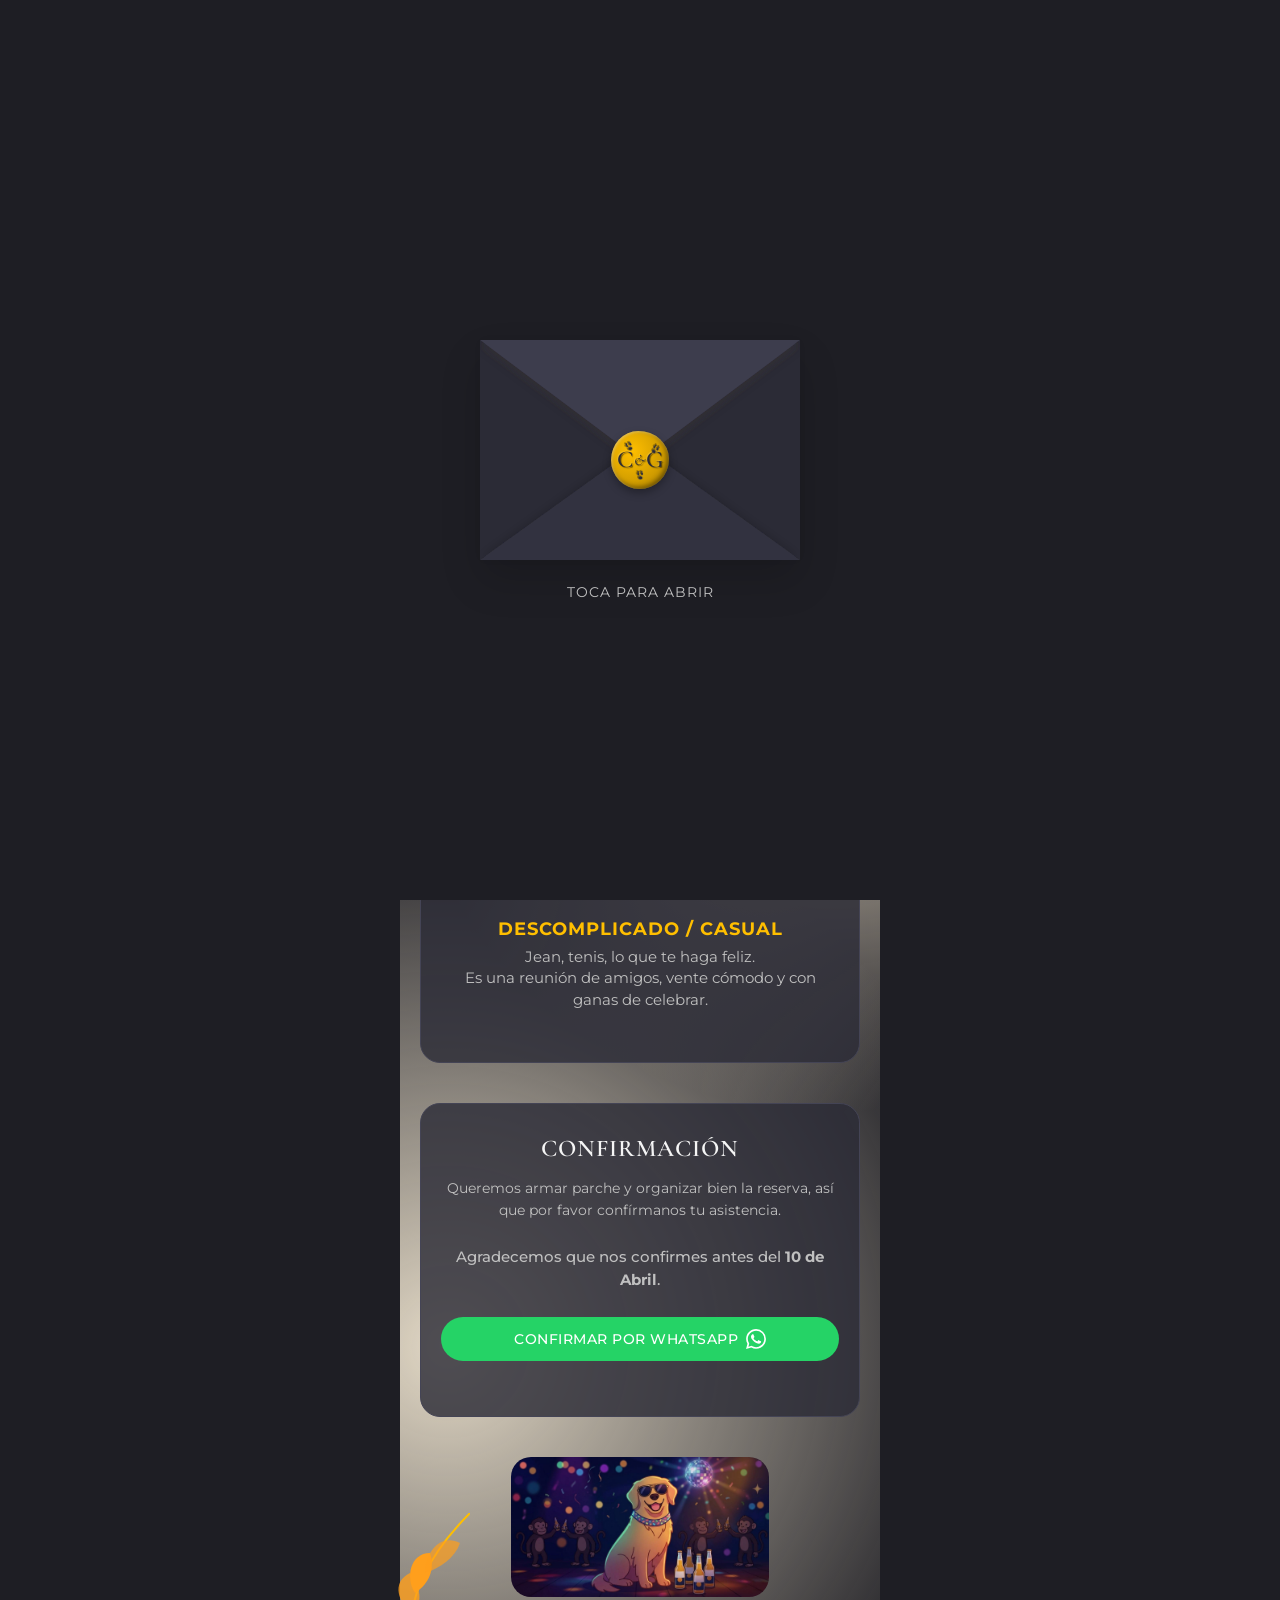
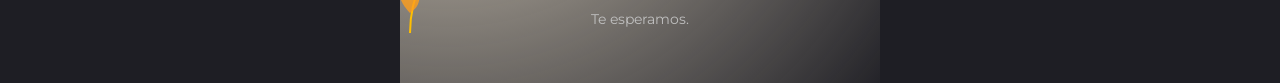
==== pub.html @ 3c385b1d "feat: add pub-themed invitation page and associated assets" ====
<!DOCTYPE html>
<html lang="es">

<head>
    <meta charset="UTF-8">
    <meta name="viewport" content="width=device-width, initial-scale=1.0">
    <title>Noche de Cervezas - Camilo & Geral</title>
    <link rel="stylesheet" href="style.css">
    <style>
        /* Estilo Noche / Pub (Descomplicado y Fiestero) */
        :root {
            --bg-base: #1E1E24;
            --bg-card: #2B2B36;
            --text-dark: #F5F5F5;
            --text-light: #C0C0C0;
            --accent-green: #FF9F1C;
            /* Naranja encendido */
            --accent-gold: #FFBF00;
            /* Amarillo cerveza */
            --border-light: #444455;
        }

        body::before {
            background: #FF9F1C;
            opacity: 0.15;
        }

        body::after {
            background: #FFBF00;
            opacity: 0.15;
        }

        .celebration-card {
            background: var(--bg-card);
            border-color: var(--border-light);
        }

        .map-placeholder {
            background: #3C3C4A;
        }

        .map-placeholder::before {
            background-image: linear-gradient(#4d4d54 1px, transparent 1px), linear-gradient(90deg, #4d4d54 1px, transparent 1px);
        }

        .time-section,
        .dress-code-section,
        .rsvp-section {
            background: rgba(43, 43, 54, 0.8) !important;
            border-color: var(--border-light) !important;
        }

        .header .subtitle,
        .header .date,
        .time-section p,
        .dress-text p,
        .rsvp-section p,
        .footer p {
            color: var(--text-light) !important;
        }

        .map-info p strong,
        .dress-text p strong {
            color: var(--accent-gold) !important;
        }

        .map-info p {
            color: var(--text-light) !important;
        }

        /* Colores del sobre y SVG */
        .garland-tr path[stroke="#C4A587"],
        .leaf-bl path[stroke="#68735C"],
        .time-icon circle,
        .time-icon polyline,
        .time-icon path {
            stroke: var(--accent-gold) !important;
        }

        .time-icon circle[fill="#E6C498"] {
            fill: var(--accent-gold) !important;
        }

        .garland-tr polygon[fill="#C4A587"] {
            fill: var(--accent-gold) !important;
        }

        .garland-tr polygon[fill="#8A9A86"],
        .leaf-bl path[fill="#8A9A86"] {
            fill: var(--accent-green) !important;
        }

        .garland-tr polygon[fill="#D8CCB8"] {
            fill: var(--text-light) !important;
        }

        .paw-print path {
            fill: rgba(255, 191, 0, 0.3) !important;
        }

        .env-flaps path[fill="#D1BDA3"] {
            fill: #2B2B36 !important;
        }

        .env-flaps path[fill="#DDCBAF"] {
            fill: #333340 !important;
        }

        .flap path[fill="#EAE0D3"] {
            fill: #3D3D4D !important;
        }

        .env-back {
            background-color: #1A1A20 !important;
        }

        .envelope-inner {
            background-color: #2B2B36 !important;
        }

        .seal {
            background: radial-gradient(circle at 35% 35%, #FFBF00 0%, #D49F00 55%, #AA7F00 100%) !important;
            color: #2B2B36 !important;
        }

        .seal-paw {
            fill: #2B2B36 !important;
        }

        .envelope-inner::after {
            content: attr(data-guest) '\A Noche de Cervezas...' !important;
        }
    </style>
</head>

<body>
    <!-- Envelope Overlay -->
    <div class="envelope-wrapper" id="envelopeWrapper">
        <div class="envelope" id="envelope">
            <div class="env-back"></div>
            <div class="envelope-inner"></div>

            <div class="env-flaps">
                <svg width="100%" height="100%" viewBox="0 0 320 220" preserveAspectRatio="none">
                    <defs>
                        <filter id="shadow-bottom" x="-10%" y="-10%" width="120%" height="120%">
                            <feDropShadow dx="0" dy="-3" stdDeviation="4" flood-color="#000" flood-opacity="0.15" />
                        </filter>
                    </defs>
                    <path d="M0,0 L150,110 L0,220 Z" fill="#D1BDA3" />
                    <path d="M320,0 L170,110 L320,220 Z" fill="#D1BDA3" />
                    <path d="M0,220 L160,105 L320,220 Z" fill="#DDCBAF" filter="url(#shadow-bottom)" />
                </svg>
            </div>

            <div class="flap">
                <svg width="100%" height="100%" viewBox="0 0 320 160" preserveAspectRatio="none"
                    style="position: absolute; top:0; left:0;">
                    <defs>
                        <filter id="shadow-top" x="-10%" y="-10%" width="120%" height="120%">
                            <feDropShadow dx="0" dy="4" stdDeviation="4" flood-color="#4A3C2D" flood-opacity="0.25" />
                        </filter>
                    </defs>
                    <path d="M0,0 L160,120 L320,0 Z" fill="#EAE0D3" filter="url(#shadow-top)" />
                </svg>
                <div class="seal">
                    <div class="seal-inner">
                        C<span class="seal-amp">&amp;</span>G
                    </div>
                    <svg class="seal-paw s-paw1" viewBox="0 0 32 32">
                        <path
                            d="M16 20c-4.4 0-8 3-8 6s3.6 6 8 6 8-3 8-6-3.6-6-8-6zm-7-4c2.2 0 4-2.2 4-5s-1.8-5-4-5-4 2.2-4 5 1.8 5 4 5zm14 0c2.2 0 4-2.2 4-5s-1.8-5-4-5-4 2.2-4 5 1.8 5 4 5zM10 6c1.7 0 3-2 3-4.5S11.7 0 10 0 7 2 7 4.5 8.3 6 10 6zm12 0c1.7 0 3-2 3-4.5S23.7 0 22 0s-3 2-3 4.5S20.3 6 22 6z" />
                    </svg>
                    <svg class="seal-paw s-paw2" viewBox="0 0 32 32">
                        <path
                            d="M16 20c-4.4 0-8 3-8 6s3.6 6 8 6 8-3 8-6-3.6-6-8-6zm-7-4c2.2 0 4-2.2 4-5s-1.8-5-4-5-4 2.2-4 5 1.8 5 4 5zm14 0c2.2 0 4-2.2 4-5s-1.8-5-4-5-4 2.2-4 5 1.8 5 4 5zM10 6c1.7 0 3-2 3-4.5S11.7 0 10 0 7 2 7 4.5 8.3 6 10 6zm12 0c1.7 0 3-2 3-4.5S23.7 0 22 0s-3 2-3 4.5S20.3 6 22 6z" />
                    </svg>
                    <svg class="seal-paw s-paw3" viewBox="0 0 32 32">
                        <path
                            d="M16 20c-4.4 0-8 3-8 6s3.6 6 8 6 8-3 8-6-3.6-6-8-6zm-7-4c2.2 0 4-2.2 4-5s-1.8-5-4-5-4 2.2-4 5 1.8 5 4 5zm14 0c2.2 0 4-2.2 4-5s-1.8-5-4-5-4 2.2-4 5 1.8 5 4 5zM10 6c1.7 0 3-2 3-4.5S11.7 0 10 0 7 2 7 4.5 8.3 6 10 6zm12 0c1.7 0 3-2 3-4.5S23.7 0 22 0s-3 2-3 4.5S20.3 6 22 6z" />
                    </svg>
                </div>
            </div>

            <div class="tap-text">TOCA PARA ABRIR</div>
        </div>
    </div>

    <div class="invitation">

        <!-- Background Decorations (SVGs) -->
        <svg class="decor garland-tr" viewBox="0 0 140 60" preserveAspectRatio="none">
            <path d="M0,0 Q30,20 70,10 Q100,5 140,0 L140,60 L0,60 Z" fill="transparent" />
            <path d="M0,0 Q30,30 70,20 Q110,10 140,0" fill="none" stroke="#C4A587" stroke-width="1.5" />
            <!-- Triangles -->
            <polygon points="10,6 25,25 35,5" fill="#C4A587" opacity="0.6" />
            <polygon points="45,12 60,35 75,12" fill="#8A9A86" opacity="0.6" />
            <polygon points="85,10 100,30 115,8" fill="#D8CCB8" />
        </svg>

        <svg class="decor leaf-bl" viewBox="0 0 80 120">
            <path d="M20,120 Q20,60 80,0" fill="none" stroke="#68735C" stroke-width="2" />
            <path d="M20,100 C10,90 0,70 20,60 C30,75 35,90 20,100 Z" fill="#8A9A86" opacity="0.8" />
            <path d="M25,80 C15,65 20,40 40,40 C45,55 40,70 25,80 Z" fill="#8A9A86" />
            <path d="M35,60 C35,40 50,20 70,30 C65,45 50,55 35,60 Z" fill="#8A9A86" opacity="0.7" />
        </svg>

        <svg class="paw-print paw-1" viewBox="0 0 32 32">
            <path
                d="M16 20c-4.4 0-8 3-8 6s3.6 6 8 6 8-3 8-6-3.6-6-8-6zm-7-4c2.2 0 4-2.2 4-5s-1.8-5-4-5-4 2.2-4 5 1.8 5 4 5zm14 0c2.2 0 4-2.2 4-5s-1.8-5-4-5-4 2.2-4 5 1.8 5 4 5zM10 6c1.7 0 3-2 3-4.5S11.7 0 10 0 7 2 7 4.5 8.3 6 10 6zm12 0c1.7 0 3-2 3-4.5S23.7 0 22 0s-3 2-3 4.5S20.3 6 22 6z" />
        </svg>
        <svg class="paw-print paw-2" viewBox="0 0 32 32" transform="rotate(20)">
            <path
                d="M16 20c-4.4 0-8 3-8 6s3.6 6 8 6 8-3 8-6-3.6-6-8-6zm-7-4c2.2 0 4-2.2 4-5s-1.8-5-4-5-4 2.2-4 5 1.8 5 4 5zm14 0c2.2 0 4-2.2 4-5s-1.8-5-4-5-4 2.2-4 5 1.8 5 4 5zM10 6c1.7 0 3-2 3-4.5S11.7 0 10 0 7 2 7 4.5 8.3 6 10 6zm12 0c1.7 0 3-2 3-4.5S23.7 0 22 0s-3 2-3 4.5S20.3 6 22 6z" />
        </svg>

        <div class="header">
            <h1 class="title" id="main-title">Noche de cervezas</h1>
            <p class="subtitle">¡Celebremos juntos!</p>
            <h2 class="names">CAMI <span class="ampersand">&</span> GERAL</h2>
            <p class="date">18 de Abril, 2026</p>
        </div>

        <img src="pareja-mascotas-pub.png" alt="Camilo, Geral y sus mascotas" class="hero-image">


        <h3 class="section-title">Lugar</h3>

        <div class="celebration-card" style="margin-bottom: 20px;">
            <div class="map-placeholder">
                <svg viewBox="0 0 24 24">
                    <path
                        d="M12 2C8.13 2 5 5.13 5 9c0 5.25 7 13 7 13s7-7.75 7-13c0-3.87-3.13-7-7-7zm0 9.5c-1.38 0-2.5-1.12-2.5-2.5s1.12-2.5 2.5-2.5 2.5 1.12 2.5 2.5-1.12 2.5-2.5 2.5z" />
                </svg>
            </div>
            <div class="map-info">
                <p><strong>El Mono Bandido</strong><br>Sede Calle 127</p>
                <p>Una noche súper relajada para reunirnos, brindar y celebrar con nuestros amigos.</p>
                <p class="address">Av Cra 19 # 125- 34, Bogotá</p>
                <a href="https://maps.app.goo.gl/1LDSuyLG3JBSzJ3T7" target="_blank" class="btn">
                    Ver en Google Maps
                    <svg viewBox="0 0 24 24">
                        <path
                            d="M12 2C8.13 2 5 5.13 5 9c0 5.25 7 13 7 13s7-7.75 7-13c0-3.87-3.13-7-7-7zm0 9.5c-1.38 0-2.5-1.12-2.5-2.5s1.12-2.5 2.5-2.5 2.5 1.12 2.5 2.5-1.12 2.5-2.5 2.5z" />
                    </svg>
                </a>
            </div>
        </div>

        <div class="time-section" style="margin-bottom: 40px;">
            <h3 class="section-title">La Cita</h3>
            <div class="time-display">
                <!-- Clock icon -->
                <svg class="time-icon" viewBox="0 0 24 24" style="width: 30px; height: 30px;">
                    <circle cx="12" cy="12" r="10" fill="none" stroke="#C4A587" stroke-width="1.5" />
                    <polyline points="12 6 12 12 16 14" fill="none" stroke="#C4A587" stroke-width="1.5"
                        stroke-linecap="round" stroke-linejoin="round" />
                </svg>
                <span class="time" style="font-size: 2.8rem;">9:00 PM</span>
            </div>

            <div
                style="background: rgba(30, 30, 36, 0.6); padding: 15px; border-radius: var(--border-radius); border: 1px dashed var(--border-light); font-size: 0.9rem; color: var(--text-dark); text-align: center; margin-top: 15px;">
                <span style="font-size: 1.5rem; display: block; margin-bottom: 5px;">🍻</span>
                Nosotros invitaremos algunas rondas de cerveza para brindar, pero después la fiesta sigue por cuenta de
                cada quien. ¡Lo importante es disfrutar juntos!
            </div>
        </div>

        <div class="dress-code-section" style="text-align: center; margin-bottom: 40px;">
            <div class="dress-text" style="text-align: center; width: 100%;">
                <h3 class="section-title">Vestimenta</h3>
                <p><strong>Descomplicado / Casual</strong><br>
                    Jean, tenis, lo que te haga feliz.<br>Es una reunión de amigos, vente cómodo y con ganas de
                    celebrar.</p>
            </div>
        </div>

        <div class="rsvp-section">
            <h3 class="section-title">Confirmación</h3>
            <p>Queremos armar parche y organizar bien la reserva, así que por favor confírmanos tu asistencia.</p>
            <p
                style="font-size: 0.95rem; font-weight: 500; color: var(--text-dark); margin-top: 10px; margin-bottom: 25px;">
                Agradecemos que nos confirmes antes del <strong>10 de Abril</strong>.
            </p>

            <div class="rsvp-buttons">
                <!-- WhatsApp Link -->
                <a href="https://wa.me/573143413821?text=%C2%A1Hola%20Cami!%20Confirmo%20mi%20asistencia%20a%20la%20noche%20de%20cervezas%20el%2018%20de%20Abril.%20%F0%9F%8D%BB"
                    target="_blank" class="btn btn-yes"
                    style="text-decoration: none; background-color: #25D366; border-color: #25D366; color: white; display: flex; align-items: center; justify-content: center; gap: 8px;">
                    CONFIRMAR POR WHATSAPP
                    <svg viewBox="0 0 24 24" style="width: 20px; height: 20px; fill: currentColor;">
                        <path d="M17.472 14.382c-.297-.149-1.758-.867-2.03-.967-.273-.099-.471-.148-.67.15-.197.297-.767.966-.94 1.164-.173.199-.347.223-.644.075-.297-.15-1.255-.463-2.39-1.475-.883-.788-1.48-1.761-1.653-2.059-.173-.297-.018-.458.13-.606.134-.133.298-.347.446-.52.149-.174.198-.298.298-.497.099-.198.05-.371-.025-.52-.075-.149-.669-1.612-.916-2.207-.242-.579-.487-.5-.669-.51a12.8 12.8 0 0 0-.57-.01c-.198 0-.52.074-.792.372-.272.297-1.04 1.016-1.04 2.479 0 1.462 1.065 2.875 1.213 3.074.149.198 2.096 3.2 5.077 4.487.709.306 1.262.489 1.694.625.712.227 1.36.195 1.871.118.571-.085 1.758-.719 2.006-1.413.248-.694.248-1.289.173-1.413-.074-.124-.272-.198-.57-.347m-5.421 7.403h-.004a9.87 9.87 0 0 1-5.031-1.378l-.361-.214-3.741.982.998-3.648-.235-.374a9.86 9.86 0 0 1-1.51-5.26c.001-5.45 4.436-9.884 9.888-9.884 2.64 0 5.122 1.03 6.988 2.898a9.825 9.825 0 0 1 2.893 6.994c-.003 5.45-4.437 9.884-9.885 9.884m8.413-18.297A11.815 11.815 0 0 0 12.05 0C5.495 0 .16 5.335.157 11.892c0 2.096.547 4.142 1.588 5.945L.057 24l6.305-1.654a11.882 11.882 0 0 0 5.683 1.448h.005c6.554 0 11.89-5.335 11.893-11.893a11.821 11.821 0 0 0-3.48-8.413Z"/>
                    </svg>
                </a>
            </div>
        </div>

        <div class="footer">
            <img src="ilustracion-perritos-pub.png" alt="Nuestras mascotas" class="dogs-image">
            <p>Te esperamos.</p>
        </div>

    </div>

    <script src="script.js"></script>
</body>

</html>
---- style.css ----
@import url('https://fonts.googleapis.com/css2?family=Cormorant+Garamond:ital,wght@0,400;0,600;1,400&family=Montserrat:wght@300;400;500;600&display=swap');

        :root {
            --bg-base: #EAE2D6;
            --bg-card: #FAF6F0;
            --text-dark: #3A3229;
            --text-light: #61574A;
            --accent-green: #8A9A86;
            --accent-gold: #C4A587;
            --border-light: #D4CDBC;
            --font-serif: 'Cormorant Garamond', serif;
            --font-sans: 'Montserrat', sans-serif;
            --border-radius: 12px;
        }

        body {
            margin: 0;
            padding: 0;
            background-color: var(--bg-base);
            font-family: var(--font-sans);
            color: var(--text-dark);
            -webkit-font-smoothing: antialiased;
            display: flex;
            justify-content: center;
            overflow-x: hidden;
        }

        /* Abstract Background Blobs */
        body::before,
        body::after {
            content: '';
            position: fixed;
            border-radius: 50%;
            filter: blur(60px);
            z-index: -1;
            opacity: 0.7;
        }

        body::before {
            top: -100px;
            left: -150px;
            width: 400px;
            height: 400px;
            background: #D8CCB8;
        }

        body::after {
            bottom: 20%;
            right: -150px;
            width: 350px;
            height: 450px;
            background: #DFD4C0;
        }

        .invitation {
            max-width: 480px;
            width: 100%;
            position: relative;
            padding: 40px 20px;
            box-sizing: border-box;
            background-image:
                radial-gradient(circle at 10% 80%, #E3D9C6 0%, transparent 40%),
                radial-gradient(circle at 90% 40%, #DED2BD 0%, transparent 40%);
        }

        h1,
        h2,
        h3,
        h4 {
            font-family: var(--font-serif);
            margin: 0;
            font-weight: 600;
            text-align: center;
        }

        .header {
            text-align: center;
            margin-bottom: 20px;
            position: relative;
            z-index: 2;
        }

        .title {
            font-size: 2.2rem;
            letter-spacing: 2px;
            margin-bottom: 10px;
        }

        .subtitle {
            font-size: 0.95rem;
            line-height: 1.4;
            font-weight: 400;
        }

        .names {
            font-size: 2.8rem;
            margin: 15px 0;
            letter-spacing: 1px;
        }

        .ampersand {
            font-style: italic;
            color: var(--accent-gold);
            font-weight: 400;
        }

        .hero-image {
            width: 100%;
            max-height: 380px;
            object-fit: contain;
            border-radius: 20px;
            margin-bottom: 10px;
            position: relative;
            z-index: 2;
        }



        .section-title {
            font-size: 1.5rem;
            margin-bottom: 15px;
            text-transform: uppercase;
            letter-spacing: 1px;
        }

        /* Map Card */
        .celebration-card {
            background: #FFFFFF;
            border-radius: var(--border-radius);
            border: 1px solid var(--border-light);
            padding: 12px;
            display: flex;
            gap: 12px;
            box-shadow: 0 4px 20px rgba(0, 0, 0, 0.03);
            margin-bottom: 40px;
            position: relative;
            z-index: 2;
            transition: transform 0.3s ease, box-shadow 0.3s ease;
        }

        .celebration-card:hover {
            transform: translateY(-3px);
            box-shadow: 0 8px 25px rgba(0, 0, 0, 0.06);
        }

        .map-placeholder {
            width: 100px;
            background: #F0E9DD;
            border-radius: 8px;
            display: flex;
            align-items: center;
            justify-content: center;
            flex-shrink: 0;
            position: relative;
            overflow: hidden;
        }

        /* Simulating map with a subtle grid background */
        .map-placeholder::before {
            content: '';
            position: absolute;
            top: 0;
            left: 0;
            right: 0;
            bottom: 0;
            background-image: linear-gradient(#D8CCB8 1px, transparent 1px), linear-gradient(90deg, #D8CCB8 1px, transparent 1px);
            background-size: 20px 20px;
            opacity: 0.4;
        }

        .map-placeholder svg {
            width: 24px;
            height: 24px;
            fill: #C67868;
            /* map pin color */
            position: relative;
            z-index: 1;
        }

        .map-info {
            flex-grow: 1;
        }

        .map-info p {
            margin: 4px 0;
            font-size: 0.8rem;
            line-height: 1.3;
            color: var(--text-light);
        }

        .map-info p strong {
            color: var(--text-dark);
            font-weight: 500;
            font-size: 0.85rem;
            text-transform: uppercase;
        }

        .address {
            font-size: 0.7rem !important;
            opacity: 0.8;
            margin-bottom: 8px !important;
        }

        .btn {
            background: var(--accent-green);
            color: #FFF;
            border: none;
            padding: 8px 14px;
            border-radius: 15px;
            font-family: var(--font-sans);
            font-size: 0.7rem;
            font-weight: 500;
            text-decoration: none;
            display: inline-flex;
            align-items: center;
            gap: 4px;
            text-transform: uppercase;
            letter-spacing: 0.5px;
            cursor: pointer;
            transition: background-color 0.3s ease, transform 0.2s ease;
        }

        .btn:hover {
            background-color: #7A8A76;
            transform: scale(1.02);
        }

        .btn svg {
            width: 12px;
            height: 12px;
            fill: currentColor;
        }

        /* Time Section */
        .time-section {
            background: rgba(255, 255, 255, 0.4);
            border-radius: 20px;
            padding: 30px 20px;
            border: 1px solid var(--border-light);
            text-align: center;
            margin-bottom: 40px;
            position: relative;
            z-index: 2;
        }

        .time-display {
            display: flex;
            align-items: center;
            justify-content: center;
            gap: 12px;
            margin: 15px 0;
            color: var(--text-dark);
        }

        .time-display .time {
            font-size: 2.8rem;
            font-family: var(--font-serif);
            color: var(--accent-gold);
            font-weight: 400;
        }

        .time-icon {
            width: 35px;
            height: 35px;
            fill: var(--accent-gold);
            stroke: var(--text-dark);
            stroke-width: 0.5;
        }

        .time-section p {
            font-size: 0.9rem;
            line-height: 1.4;
            max-width: 280px;
            margin: 0 auto;
            color: var(--text-light);
        }

        /* Dress Code */
        .dress-code-section {
            background: rgba(255, 255, 255, 0.4);
            border-radius: 20px;
            padding: 40px 20px;
            border: 1px solid var(--border-light);
            display: flex;
            flex-direction: column;
            align-items: center;
            justify-content: center;
            gap: 20px;
            margin-bottom: 40px;
            position: relative;
            z-index: 2;
        }

        .dress-text {
            width: 100%;
            text-align: center;
        }

        .dress-text h3 {
            font-size: 2.2rem;
            font-family: var(--font-serif);
            color: var(--accent-gold);
            font-weight: 400;
            line-height: 0.9;
            text-align: center;
            margin-bottom: 15px;
        }

        .dress-text p {
            font-size: 0.95rem;
            margin: 0 0 12px 0;
            line-height: 1.4;
            color: var(--text-light);
            text-align: center;
        }

        .dress-text p strong {
            font-size: 1.1rem;
            color: var(--text-dark);
            text-transform: uppercase;
            letter-spacing: 1px;
            display: inline-block;
            margin-bottom: 4px;
        }

        .dress-note {
            font-size: 0.8rem;
            color: #C67868;
            /* Tono rojizo sutil de la paleta */
            font-style: italic;
            display: block;
            text-align: center;
        }

        .clothing-icons {
            display: flex;
            gap: 6px;
            flex-shrink: 0;
            justify-content: flex-end;
            margin-top: 10px;
        }

        .clothing-icons svg {
            width: 35px;
            height: 45px;
        }

        /* RSVP */
        .rsvp-section {
            background: rgba(255, 255, 255, 0.3);
            border-radius: 20px;
            padding: 30px 20px;
            text-align: center;
            border: 1px solid rgba(255, 255, 255, 0.5);
            margin-bottom: 40px;
            position: relative;
            z-index: 2;
        }

        .rsvp-section p {
            font-size: 0.9rem;
            line-height: 1.5;
            color: var(--text-light);
            margin: 15px 0 25px 0;
        }

        .rsvp-buttons {
            display: flex;
            flex-direction: column;
            gap: 10px;
            margin-bottom: 25px;
        }

        .btn-yes {
            width: 100%;
            box-sizing: border-box;
            padding: 12px;
            font-size: 0.85rem;
            border-radius: 25px;
            justify-content: center;
        }

        .btn-no {
            width: 100%;
            padding: 12px;
            font-size: 0.85rem;
            border-radius: 25px;
            justify-content: center;
            background: transparent;
            border: 1px solid var(--accent-gold);
            color: #796652;
        }

        .rsvp-form {
            display: flex;
            flex-direction: column;
            gap: 12px;
        }

        .rsvp-form input {
            padding: 14px 20px;
            border-radius: 30px;
            border: 1px solid var(--border-light);
            background: #FFF;
            font-family: var(--font-sans);
            font-size: 0.9rem;
            outline: none;
            transition: border-color 0.2s;
        }

        .rsvp-form input:focus {
            border-color: var(--accent-gold);
        }

        /* Footer */
        .footer {
            text-align: center;
            margin-top: 20px;
            position: relative;
            z-index: 2;
        }

        .dogs-image {
            max-width: 100%;
            height: auto;
            max-height: 140px;
            object-fit: contain;
            border-radius: 20px;
            margin: 0 auto 10px auto;
            display: block;
        }

        .dog-names {
            display: flex;
            justify-content: center;
            gap: 25px;
            font-weight: 500;
            font-size: 0.85rem;
            margin-bottom: 5px;
        }

        .footer p {
            font-size: 0.85rem;
            color: var(--text-light);
            line-height: 1.4;
        }

        /* Decorations (Garlands, Leaves, etc) */
        .decor {
            position: absolute;
            z-index: 1;
            pointer-events: none;
        }

        .garland-tr {
            top: 0;
            right: 0;
            width: 140px;
        }

        .garland-tl {
            top: 300px;
            left: 0;
            width: 100px;
            opacity: 0.5;
        }

        .leaf-bl {
            bottom: 50px;
            left: -10px;
            width: 80px;
        }

        .leaf-mr {
            top: 400px;
            right: -10px;
            width: 60px;
        }

        .paw-print {
            width: 15px;
            fill: #D6CAB5;
            position: absolute;
            opacity: 0.6;
        }

        .paw-1 {
            top: 150px;
            left: 20px;
        }

        .paw-2 {
            top: 180px;
            left: 40px;
        }

        .paw-3 {
            bottom: 120px;
            right: 20px;
        }

        .paw-4 {
            bottom: 90px;
            right: 40px;
        }

        /* --- Envelope Animation --- */
        .envelope-wrapper {
            position: fixed;
            top: 0;
            left: 0;
            width: 100%;
            height: 100%;
            background-color: var(--bg-base);
            z-index: 9999;
            display: flex;
            align-items: center;
            justify-content: center;
            transition: opacity 0.8s ease-in-out, visibility 0.8s ease-in-out;
            visibility: visible;
        }

        .envelope-wrapper.fade-out {
            opacity: 0;
            visibility: hidden;
        }

        .envelope {
            position: relative;
            width: 320px;
            height: 220px;
            background-color: transparent;
            border-radius: 6px;
            box-shadow: 0 20px 40px rgba(0, 0, 0, 0.15);
            cursor: pointer;
            transition: transform 0.3s ease;
            perspective: 1200px;
        }

        .envelope:not(.open):hover {
            transform: translateY(-5px);
        }

        .envelope:not(.open):hover .flap {
            transform: rotateX(15deg);
        }

        .env-back {
            position: absolute;
            top: 0;
            left: 0;
            width: 100%;
            height: 100%;
            background-color: #C1AC94;
            border-radius: 6px;
            z-index: 0;
        }

        .envelope-inner {
            position: absolute;
            top: 3px;
            left: 3px;
            width: calc(100% - 6px);
            height: calc(100% - 6px);
            background-color: var(--bg-card);
            border-radius: 4px;
            z-index: 1;
            box-shadow: 0 0 10px rgba(0, 0, 0, 0.1);
        }

        .envelope-inner::after {
            content: attr(data-guest) '\A Nuestra Boda...';
            white-space: pre;
            position: absolute;
            top: 20px;
            left: 0;
            width: 100%;
            text-align: center;
            color: var(--accent-gold);
            font-family: var(--font-serif);
            font-size: 1.5rem;
            font-style: italic;
            line-height: 1.2;
        }

        .env-flaps {
            position: absolute;
            top: 0;
            left: 0;
            width: 100%;
            height: 100%;
            z-index: 2;
            pointer-events: none;
        }

        .flap {
            position: absolute;
            top: 0;
            left: 0;
            width: 100%;
            height: 160px;
            z-index: 3;
            transform-origin: top;
            transition: transform 0.6s cubic-bezier(0.3, 0.1, 0.2, 1), z-index 0.6s ease-in-out;
            pointer-events: none;
            transform-style: preserve-3d;
        }

        .seal {
            position: absolute;
            top: 120px;
            left: 50%;
            transform: translate(-50%, -50%);
            width: 58px;
            height: 58px;
            background: radial-gradient(circle at 35% 35%, #8A9988 0%, #687A67 55%, #4B5A49 100%);
            border-radius: 47% 53% 51% 49% / 50% 48% 52% 50%;
            z-index: 5;
            display: flex;
            align-items: center;
            justify-content: center;
            color: #F8EDDF;
            font-family: var(--font-serif);
            font-size: 1.5rem;
            box-shadow:
                inset 1px 1px 3px rgba(255, 255, 255, 0.35),
                inset -2px -2px 5px rgba(0, 0, 0, 0.45),
                0 4px 8px rgba(0, 0, 0, 0.3);
            pointer-events: none;
            transition: opacity 0.3s ease;
        }

        .seal-inner {
            text-shadow: 1px 1px 1px rgba(0, 0, 0, 0.5), -1px -1px 0 rgba(255, 255, 255, 0.15);
            font-weight: 500;
            display: flex;
            align-items: center;
            gap: 1px;
            letter-spacing: -1px;
        }

        .seal-amp {
            font-size: 0.95rem;
            font-style: italic;
            opacity: 0.85;
            margin: 0 1px;
        }

        .seal-paw {
            position: absolute;
            width: 8.5px;
            height: 8.5px;
            fill: #556653;
            filter: drop-shadow(0.5px 0.5px 0.5px rgba(255, 255, 255, 0.25)) drop-shadow(-0.5px -0.5px 0.5px rgba(0, 0, 0, 0.4));
        }

        .s-paw1 {
            top: 11px;
            left: 14px;
            transform: rotate(-25deg);
        }

        .s-paw2 {
            top: 14px;
            right: 10px;
            transform: rotate(35deg);
        }

        .s-paw3 {
            bottom: 10px;
            left: 25px;
            transform: rotate(-5deg);
        }

        .tap-text {
            position: absolute;
            bottom: -40px;
            width: 100%;
            text-align: center;
            color: var(--text-light);
            font-size: 0.85rem;
            letter-spacing: 1px;
            animation: pulseText 2s infinite;
        }

        @keyframes pulseText {
            0% {
                opacity: 0.5;
            }

            50% {
                opacity: 1;
            }

            100% {
                opacity: 0.5;
            }
        }

        .envelope.open .flap {
            transform: rotateX(180deg);
            z-index: 0;
        }

        .envelope.open .seal {
            opacity: 0;
            transition: opacity 0.2s ease;
        }

        .envelope.open {
            cursor: default;
        }

        /* --- End Envelope Animation --- */
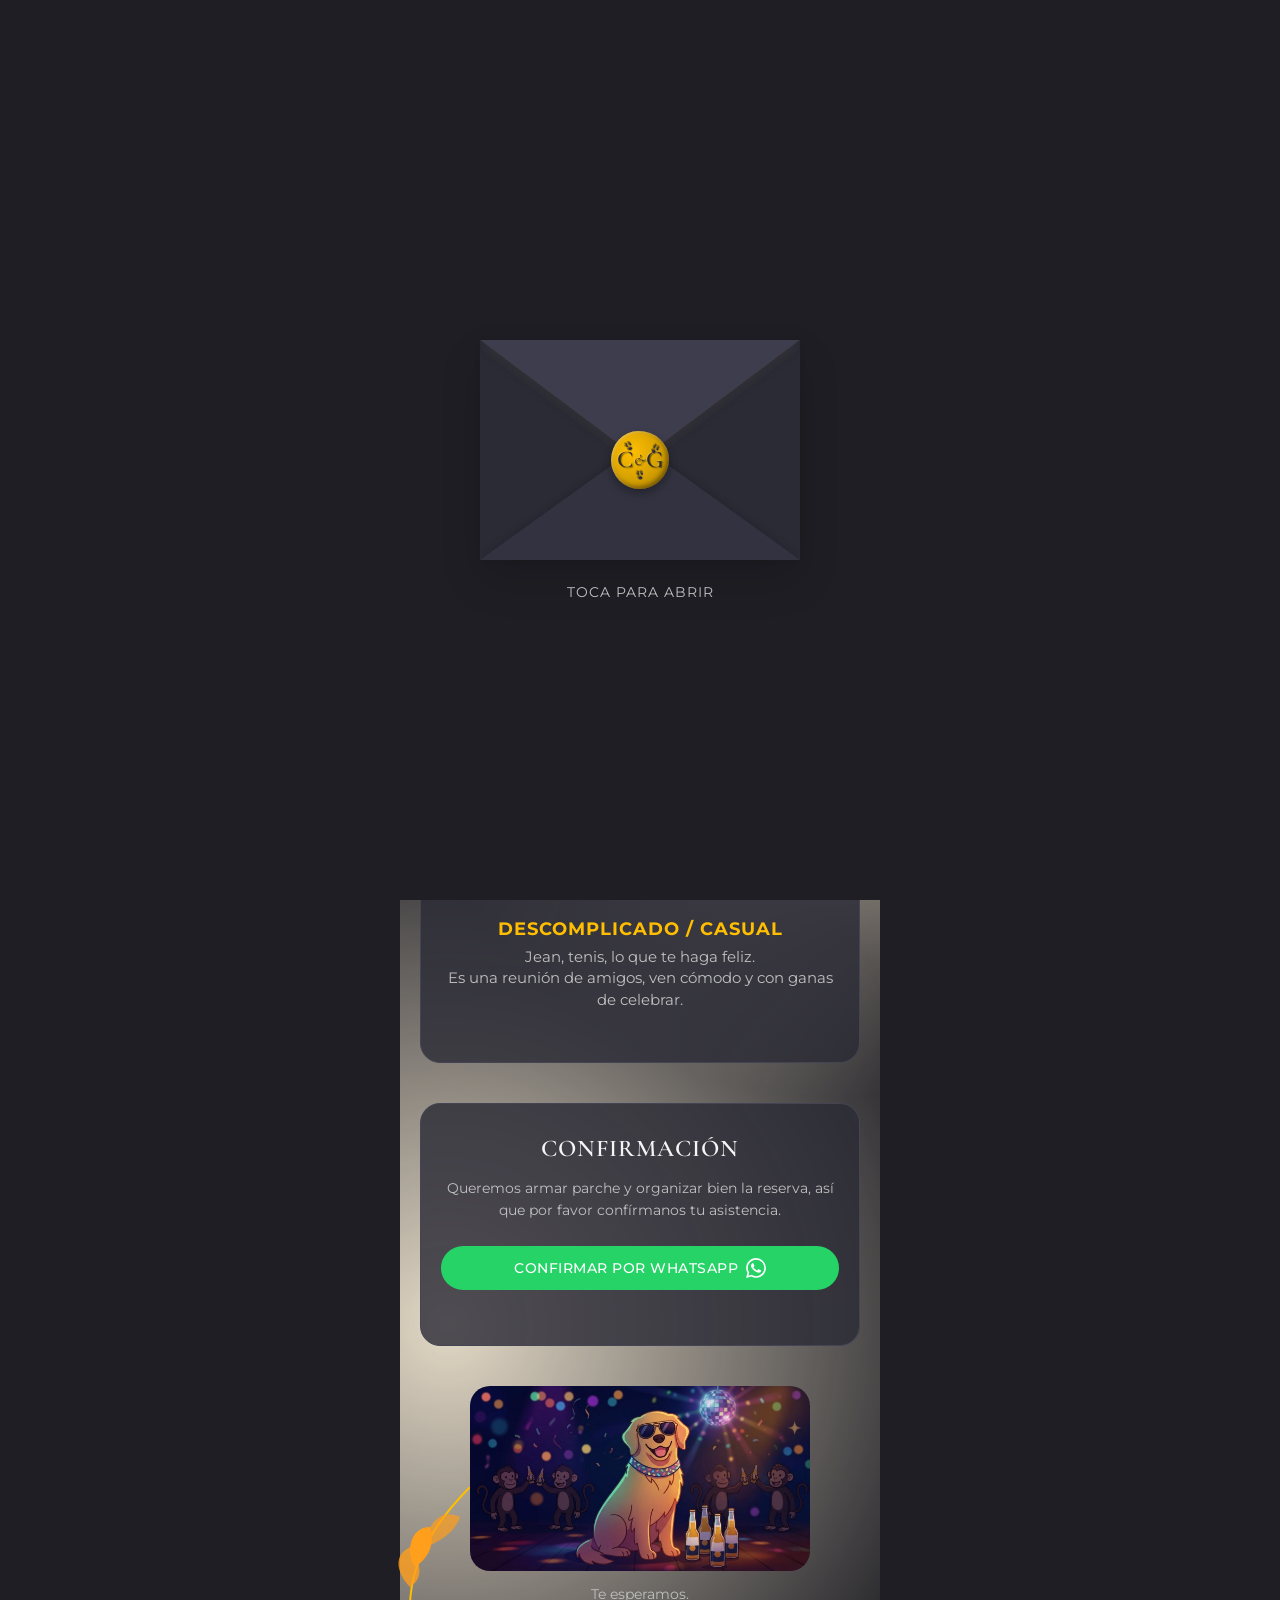
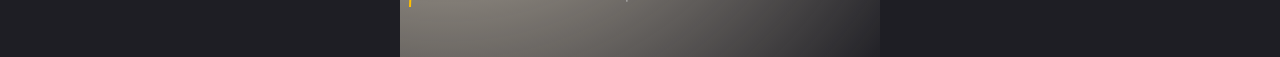
==== commit c290c232: "refactor: add dog image styles, correct text, and remove confirmation deadline from pub.html" ====
--- a/pub.html
+++ b/pub.html
@@ -130,6 +130,11 @@
         .envelope-inner::after {
             content: attr(data-guest) '\A Noche de Cervezas...' !important;
         }
+
+        .dogs-image {
+            max-height: 185px !important;
+            margin-top: 20px !important;
+        }
     </style>
 </head>
 
@@ -271,7 +276,7 @@
             <div class="dress-text" style="text-align: center; width: 100%;">
                 <h3 class="section-title">Vestimenta</h3>
                 <p><strong>Descomplicado / Casual</strong><br>
-                    Jean, tenis, lo que te haga feliz.<br>Es una reunión de amigos, vente cómodo y con ganas de
+                    Jean, tenis, lo que te haga feliz.<br>Es una reunión de amigos, ven cómodo y con ganas de
                     celebrar.</p>
             </div>
         </div>
@@ -279,11 +284,6 @@
         <div class="rsvp-section">
             <h3 class="section-title">Confirmación</h3>
             <p>Queremos armar parche y organizar bien la reserva, así que por favor confírmanos tu asistencia.</p>
-            <p
-                style="font-size: 0.95rem; font-weight: 500; color: var(--text-dark); margin-top: 10px; margin-bottom: 25px;">
-                Agradecemos que nos confirmes antes del <strong>10 de Abril</strong>.
-            </p>
-
             <div class="rsvp-buttons">
                 <!-- WhatsApp Link -->
                 <a href="https://wa.me/573143413821?text=%C2%A1Hola%20Cami!%20Confirmo%20mi%20asistencia%20a%20la%20noche%20de%20cervezas%20el%2018%20de%20Abril.%20%F0%9F%8D%BB"
@@ -291,7 +291,8 @@
                     style="text-decoration: none; background-color: #25D366; border-color: #25D366; color: white; display: flex; align-items: center; justify-content: center; gap: 8px;">
                     CONFIRMAR POR WHATSAPP
                     <svg viewBox="0 0 24 24" style="width: 20px; height: 20px; fill: currentColor;">
-                        <path d="M17.472 14.382c-.297-.149-1.758-.867-2.03-.967-.273-.099-.471-.148-.67.15-.197.297-.767.966-.94 1.164-.173.199-.347.223-.644.075-.297-.15-1.255-.463-2.39-1.475-.883-.788-1.48-1.761-1.653-2.059-.173-.297-.018-.458.13-.606.134-.133.298-.347.446-.52.149-.174.198-.298.298-.497.099-.198.05-.371-.025-.52-.075-.149-.669-1.612-.916-2.207-.242-.579-.487-.5-.669-.51a12.8 12.8 0 0 0-.57-.01c-.198 0-.52.074-.792.372-.272.297-1.04 1.016-1.04 2.479 0 1.462 1.065 2.875 1.213 3.074.149.198 2.096 3.2 5.077 4.487.709.306 1.262.489 1.694.625.712.227 1.36.195 1.871.118.571-.085 1.758-.719 2.006-1.413.248-.694.248-1.289.173-1.413-.074-.124-.272-.198-.57-.347m-5.421 7.403h-.004a9.87 9.87 0 0 1-5.031-1.378l-.361-.214-3.741.982.998-3.648-.235-.374a9.86 9.86 0 0 1-1.51-5.26c.001-5.45 4.436-9.884 9.888-9.884 2.64 0 5.122 1.03 6.988 2.898a9.825 9.825 0 0 1 2.893 6.994c-.003 5.45-4.437 9.884-9.885 9.884m8.413-18.297A11.815 11.815 0 0 0 12.05 0C5.495 0 .16 5.335.157 11.892c0 2.096.547 4.142 1.588 5.945L.057 24l6.305-1.654a11.882 11.882 0 0 0 5.683 1.448h.005c6.554 0 11.89-5.335 11.893-11.893a11.821 11.821 0 0 0-3.48-8.413Z"/>
+                        <path
+                            d="M17.472 14.382c-.297-.149-1.758-.867-2.03-.967-.273-.099-.471-.148-.67.15-.197.297-.767.966-.94 1.164-.173.199-.347.223-.644.075-.297-.15-1.255-.463-2.39-1.475-.883-.788-1.48-1.761-1.653-2.059-.173-.297-.018-.458.13-.606.134-.133.298-.347.446-.52.149-.174.198-.298.298-.497.099-.198.05-.371-.025-.52-.075-.149-.669-1.612-.916-2.207-.242-.579-.487-.5-.669-.51a12.8 12.8 0 0 0-.57-.01c-.198 0-.52.074-.792.372-.272.297-1.04 1.016-1.04 2.479 0 1.462 1.065 2.875 1.213 3.074.149.198 2.096 3.2 5.077 4.487.709.306 1.262.489 1.694.625.712.227 1.36.195 1.871.118.571-.085 1.758-.719 2.006-1.413.248-.694.248-1.289.173-1.413-.074-.124-.272-.198-.57-.347m-5.421 7.403h-.004a9.87 9.87 0 0 1-5.031-1.378l-.361-.214-3.741.982.998-3.648-.235-.374a9.86 9.86 0 0 1-1.51-5.26c.001-5.45 4.436-9.884 9.888-9.884 2.64 0 5.122 1.03 6.988 2.898a9.825 9.825 0 0 1 2.893 6.994c-.003 5.45-4.437 9.884-9.885 9.884m8.413-18.297A11.815 11.815 0 0 0 12.05 0C5.495 0 .16 5.335.157 11.892c0 2.096.547 4.142 1.588 5.945L.057 24l6.305-1.654a11.882 11.882 0 0 0 5.683 1.448h.005c6.554 0 11.89-5.335 11.893-11.893a11.821 11.821 0 0 0-3.48-8.413Z" />
                     </svg>
                 </a>
             </div>
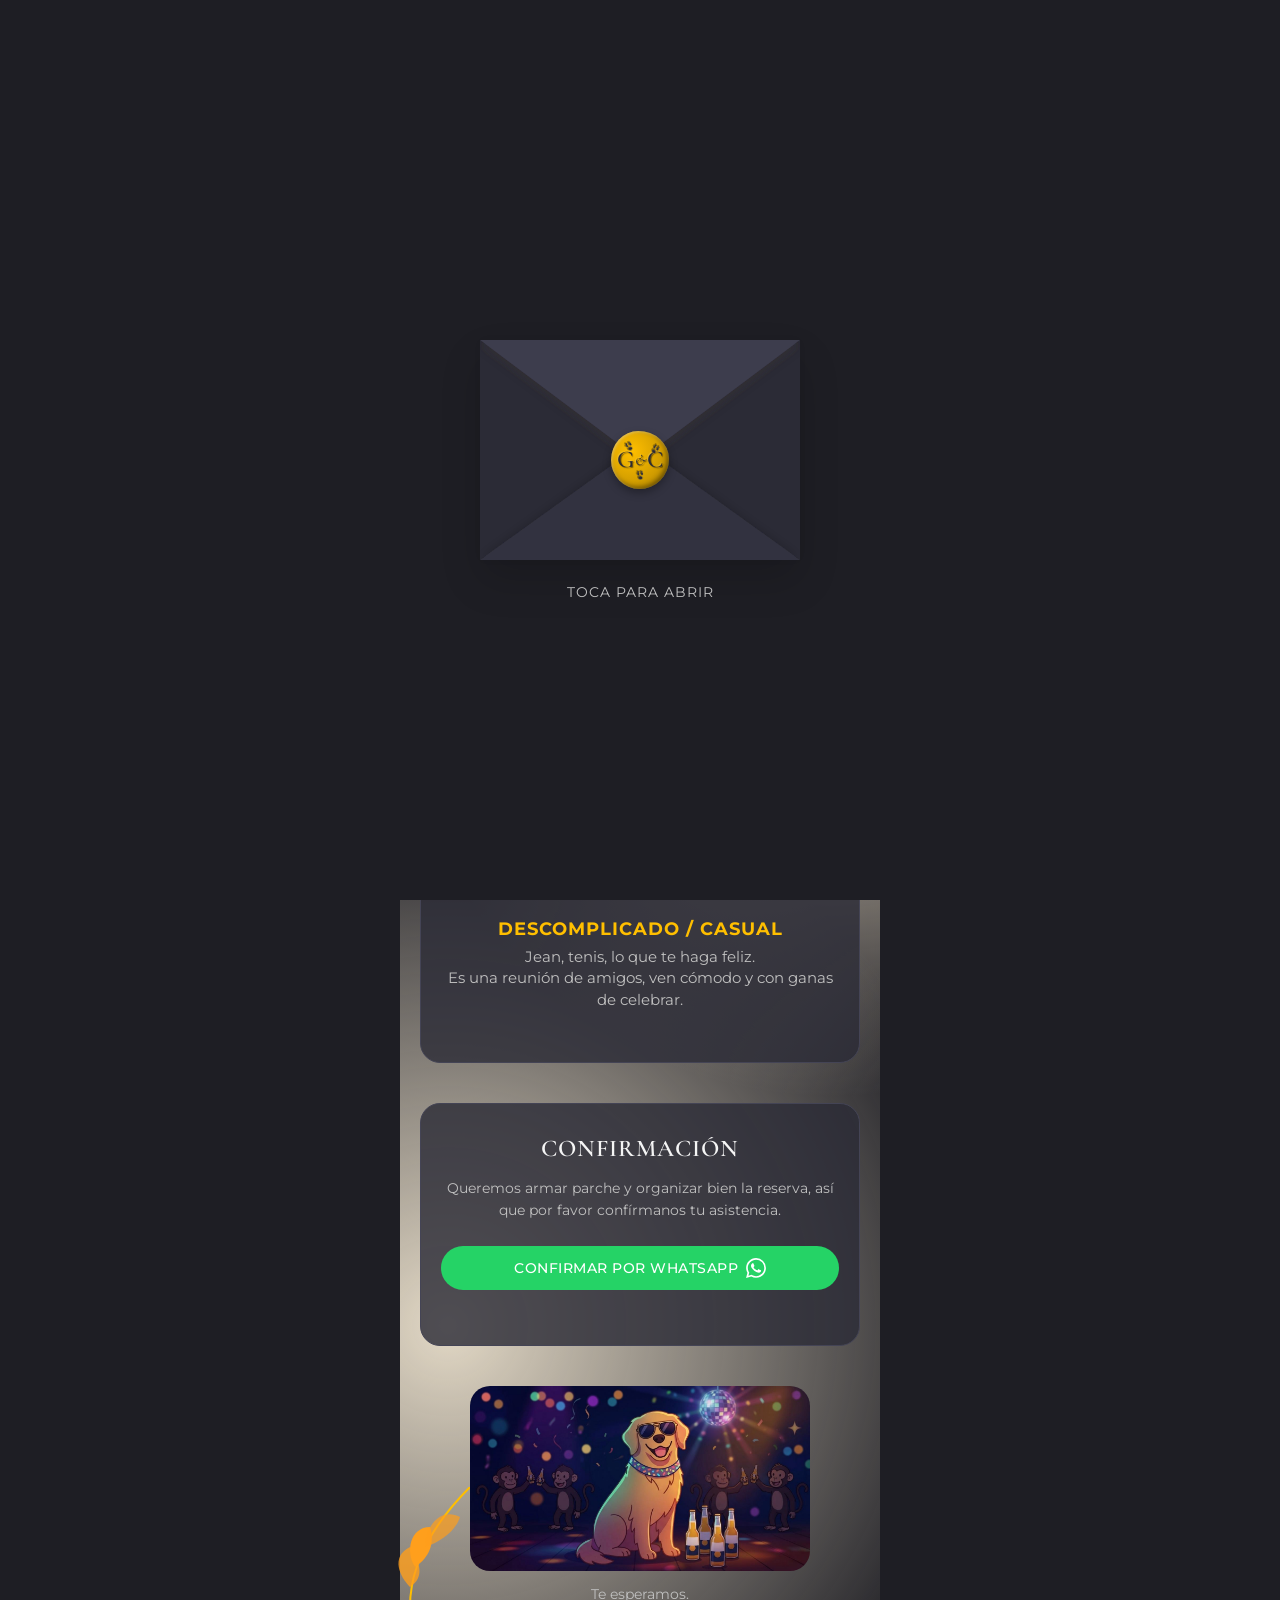
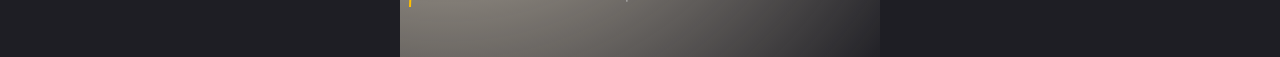
==== commit 6c258b7a: "refactor: update name order to Geral & Cami across invitation pages" ====
--- a/pub.html
+++ b/pub.html
@@ -4,7 +4,7 @@
 <head>
     <meta charset="UTF-8">
     <meta name="viewport" content="width=device-width, initial-scale=1.0">
-    <title>Noche de Cervezas - Camilo & Geral</title>
+    <title>Noche de Cervezas - Geral & Cami</title>
     <link rel="stylesheet" href="style.css">
     <style>
         /* Estilo Noche / Pub (Descomplicado y Fiestero) */
@@ -170,7 +170,7 @@
                 </svg>
                 <div class="seal">
                     <div class="seal-inner">
-                        C<span class="seal-amp">&amp;</span>G
+                        G<span class="seal-amp">&amp;</span>C
                     </div>
                     <svg class="seal-paw s-paw1" viewBox="0 0 32 32">
                         <path
@@ -222,11 +222,11 @@
         <div class="header">
             <h1 class="title" id="main-title">Noche de cervezas</h1>
             <p class="subtitle">¡Celebremos juntos!</p>
-            <h2 class="names">CAMI <span class="ampersand">&</span> GERAL</h2>
+            <h2 class="names">GERAL <span class="ampersand">&</span> CAMI</h2>
             <p class="date">18 de Abril, 2026</p>
         </div>
 
-        <img src="pareja-mascotas-pub.png" alt="Camilo, Geral y sus mascotas" class="hero-image">
+        <img src="pareja-mascotas-pub.png" alt="Geral, Camilo y sus mascotas" class="hero-image">
 
 
         <h3 class="section-title">Lugar</h3>
